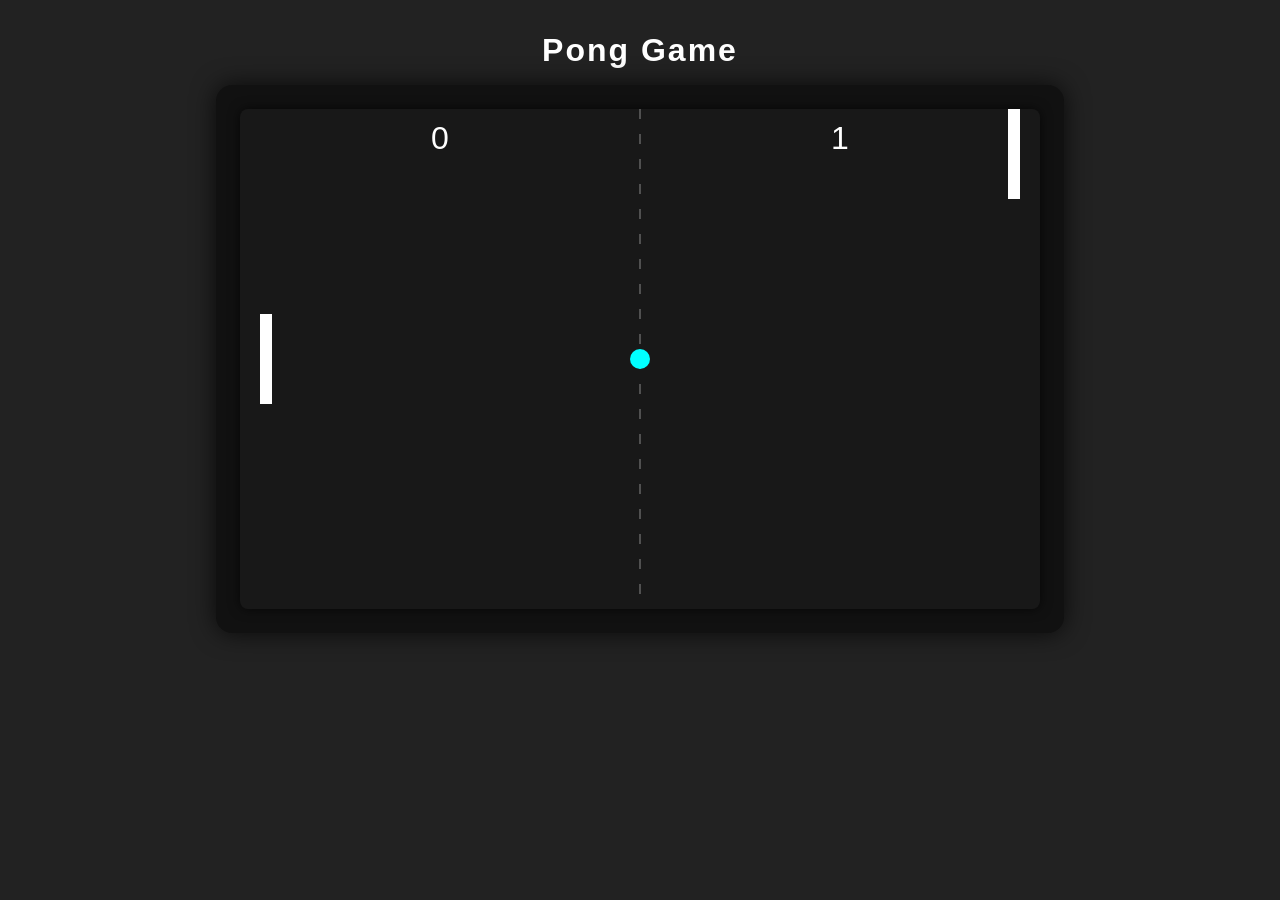
==== index.html @ 525ae2a3 "test" ====
<!DOCTYPE html>
<html lang="en">
<head>
  <meta charset="UTF-8">
  <title>Pong Game</title>
  <link rel="stylesheet" href="style.css">
</head>
<body>
  <h1>Pong Game</h1>
  <div id="gameContainer">
    <canvas id="pongCanvas" width="800" height="500"></canvas>
  </div>
  <script src="script.js"></script>
</body>
</html>
---- style.css ----
body {
  display: flex;
  flex-direction: column;
  align-items: center;
  background: #222;
  color: #fff;
  font-family: Arial, sans-serif;
  margin: 0;
  height: 100vh;
}

h1 {
  margin: 32px 0 16px 0;
  font-size: 2em;
  letter-spacing: 2px;
}

#gameContainer {
  display: flex;
  justify-content: center;
  align-items: center;
  background: #111;
  border-radius: 16px;
  box-shadow: 0 0 24px #000b;
  padding: 24px;
}

#pongCanvas {
  background: #181818;
  border-radius: 8px;
  box-shadow: 0 0 12px #000a;
  display: block;
}
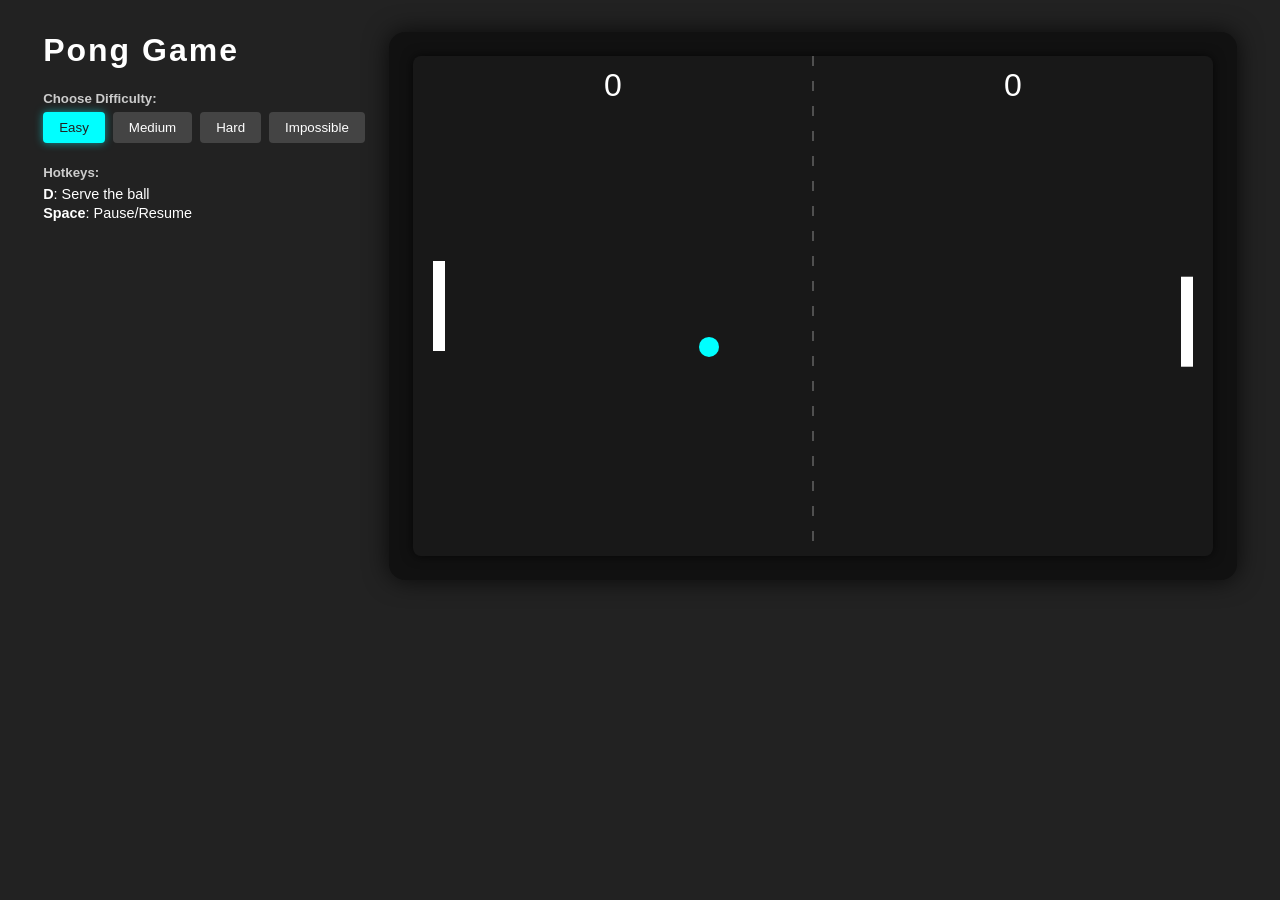
==== commit 83543ff5: "added difficulty and some hotkeys" ====
--- a/index.html
+++ b/index.html
@@ -6,9 +6,25 @@
   <link rel="stylesheet" href="style.css">
 </head>
 <body>
-  <h1>Pong Game</h1>
-  <div id="gameContainer">
-    <canvas id="pongCanvas" width="800" height="500"></canvas>
+  <div class="main">
+    <div class="sidebar">
+      <h1>Pong Game</h1>
+      <h5>Choose Difficulty:</h5>
+      <div id="difficultyOptions">
+        <button id="easy">Easy</button>
+        <button id="medium">Medium</button>
+        <button id="hard">Hard</button>
+        <button id="impossible">Impossible</button>
+      </div>
+      <h5>Hotkeys:</h5>
+      <ul>
+        <li><strong>D</strong>: Serve the ball</li>
+        <li><strong>Space</strong>: Pause/Resume</li>
+      </ul>
+    </div>
+    <div id="gameContainer">
+      <canvas id="pongCanvas" width="800" height="500"></canvas>
+    </div>
   </div>
   <script src="script.js"></script>
 </body>
--- a/style.css
+++ b/style.css
@@ -23,6 +23,7 @@
   border-radius: 16px;
   box-shadow: 0 0 24px #000b;
   padding: 24px;
+  margin-top: 32px;
 }
 
 #pongCanvas {
@@ -30,4 +31,55 @@
   border-radius: 8px;
   box-shadow: 0 0 12px #000a;
   display: block;
+}
+
+.main {
+  display: flex;
+  gap: 24px;
+}
+
+.sidebar {
+  align-self: stretch;
+  margin-bottom: 16px;
+}
+
+#difficultyOptions {
+  display: flex;
+  gap: 8px;
+  margin-bottom: 16px;
+}
+
+#difficultyOptions button {
+  padding: 8px 16px;
+  background: #444;
+  color: #fff;
+  border: none;
+  border-radius: 4px;
+  cursor: pointer;
+}
+
+#difficultyOptions button:hover {
+  background: #555;
+}
+
+#difficultyOptions button.active {
+  background: #0ff;
+  color: #222;
+  box-shadow: 0 0 8px #0ff8;
+}
+
+h5 {
+  margin-bottom: 6px;
+  color: #ccc;
+}
+
+ul {
+  list-style: none;
+  padding: 0;
+  font-size: 0.9em;
+  margin-top: 0;
+}
+
+ul li {
+  margin-bottom: 3px;
 }
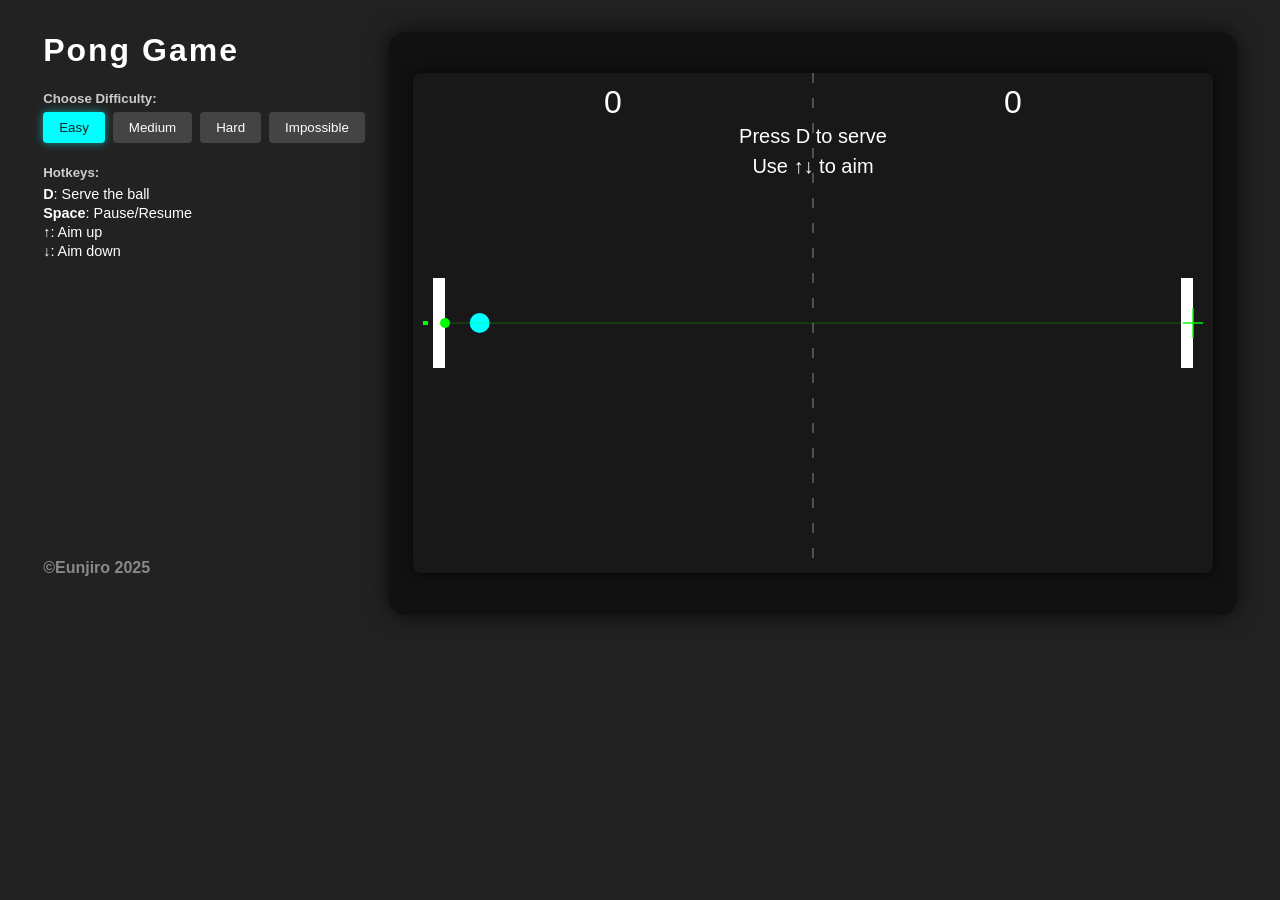
==== commit 6b8ce237: "added crosshair and fix ball trajectory" ====
--- a/index.html
+++ b/index.html
@@ -20,7 +20,10 @@
       <ul>
         <li><strong>D</strong>: Serve the ball</li>
         <li><strong>Space</strong>: Pause/Resume</li>
+        <li><strong>&#8593;</strong>: Aim up</li>
+        <li><strong>&#8595;</strong>: Aim down</li>
       </ul>
+      <h4>©Eunjiro 2025</h4>
     </div>
     <div id="gameContainer">
       <canvas id="pongCanvas" width="800" height="500"></canvas>
--- a/style.css
+++ b/style.css
@@ -82,4 +82,9 @@
 
 ul li {
   margin-bottom: 3px;
+}
+
+h4 {
+  margin-top: 300px;
+  color: #888;
 }
